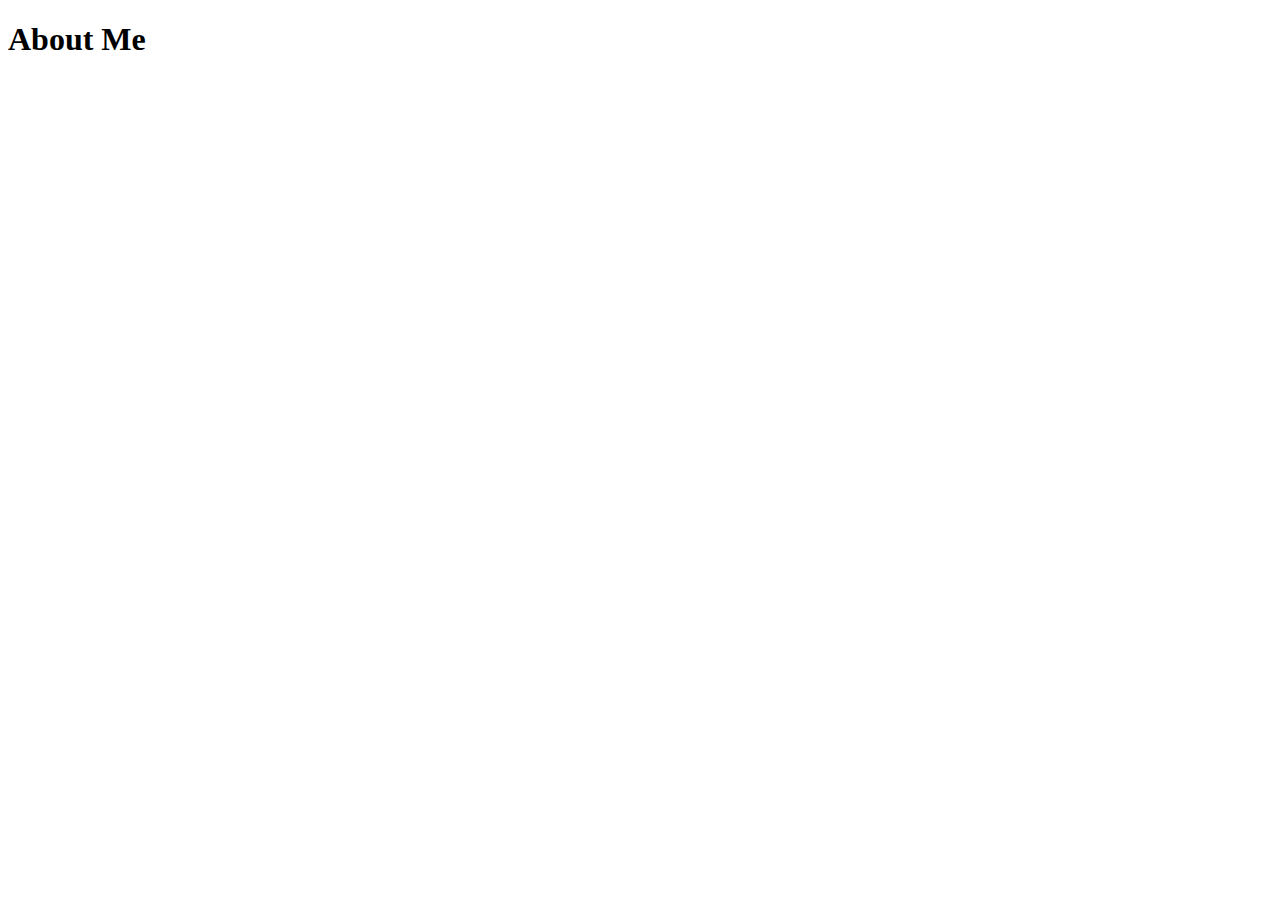
==== My Photography Website/about.html @ 8dbf42c6 "Initial commit" ====
<!DOCTYPE html>
<html lang="en">
<head>
    <meta charset="UTF-8">
    <meta name="viewport" content="width=device-width, initial-scale=1.0">
    <title>About</title>
</head>
<h1>About Me</h1>
<body>
    
</body>
</html>
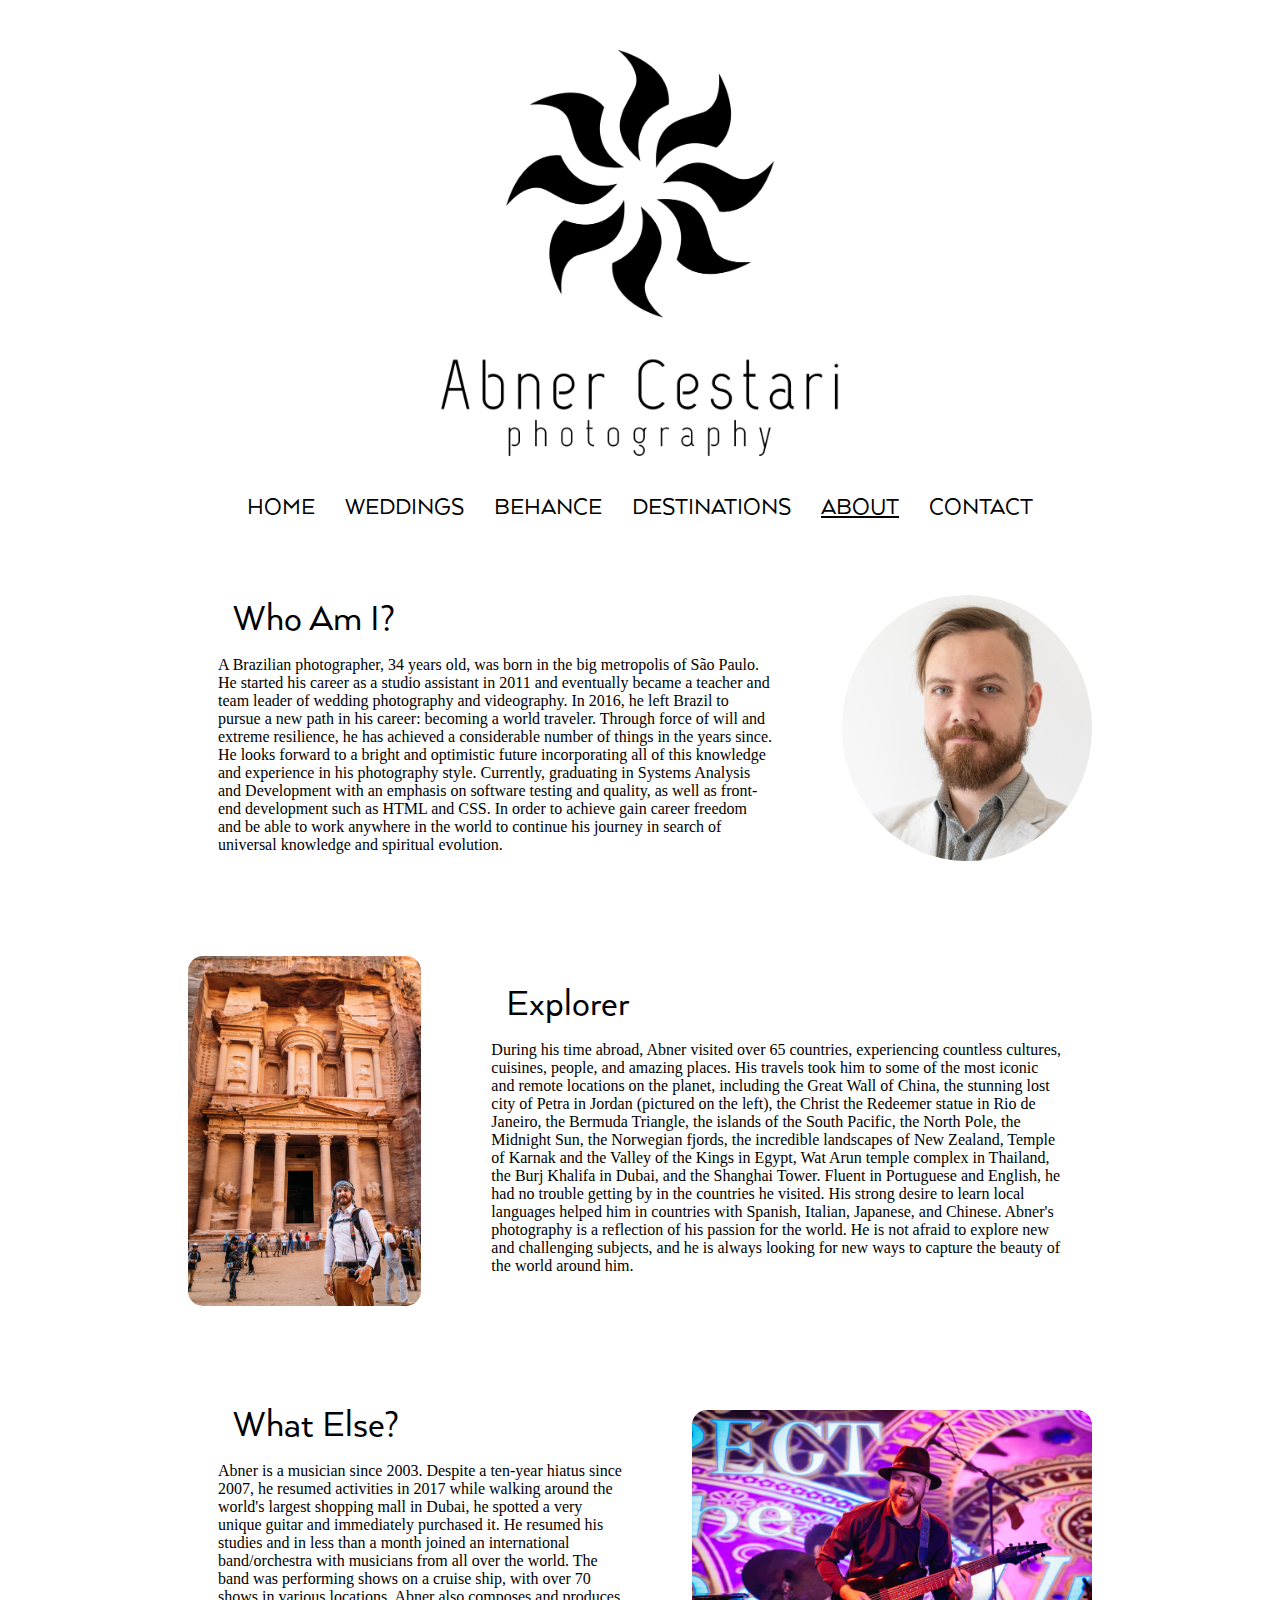
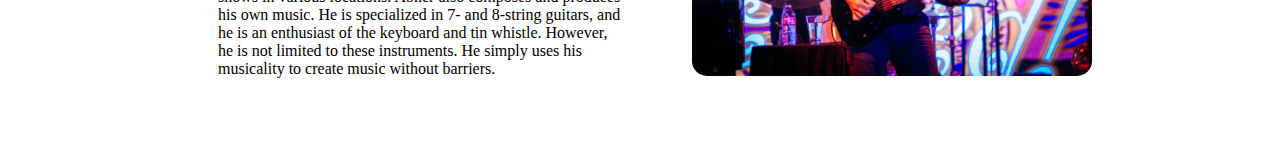
==== commit a237046d: "Update" ====
--- a/My Photography Website/about.html
+++ b/My Photography Website/about.html
@@ -4,9 +4,61 @@
     <meta charset="UTF-8">
     <meta name="viewport" content="width=device-width, initial-scale=1.0">
     <title>About</title>
-</head>
-<h1>About Me</h1>
+    <link rel="stylesheet" href="style.css"><!-- CSS Padrão das páginas -->
+    </head>
 <body>
-    
+    <!-- Meu logo com link para a página inicial -->
+    <a href="index.html">
+        <img src="Logo + Photography.png" alt="Logo Abner Cestari" width="400px">
+    </a>
+    <!-- Container dos links -->
+    <div class="h1-container">
+        
+        <h1><a href="index.html">HOME</a></h1>
+        <h1><a href="weddings.html">WEDDINGS</a></h1>
+        <h1><a href="https://www.behance.net/abnercestari" target="_blank">BEHANCE</a></h1>
+        <h1><a href="https://www.instagram.com/abnercestari/" target="_blank">DESTINATIONS</a></h1>
+        <!-- Link "ABOUT" com classe "current-page" para aplicar o sublinhado -->
+        <h1 class="current-page"><a href="about.html">ABOUT</a></h1> 
+        <h1><a href="contact.html">CONTACT</a></h1>
+
+    </div>
+
+    <!-- Primeira "Caixa" que contém título, texto e imagem -->
+    <div class="content-box A">
+        <!-- Conteúdo à esquerda -->
+        <div class="text-content">
+            <h1>Who Am I?</h1>
+            <p>A Brazilian photographer, 34 years old, was born in the big metropolis of São Paulo. He started his career as a studio assistant in 2011 and eventually became a teacher and team leader of wedding photography and videography. In 2016, he left Brazil to pursue a new path in his career: becoming a world traveler. Through force of will and extreme resilience, he has achieved a considerable number of things in the years since. He looks forward to a bright and optimistic future incorporating all of this knowledge and experience in his photography style.
+                Currently, graduating in Systems Analysis and Development with an emphasis on software testing and quality, as well as front-end development such as HTML and CSS. In order to achieve gain career freedom and be able to work anywhere in the world to continue his journey in search of universal knowledge and spiritual evolution.
+            </p>
+        </div>
+        <!-- Imagem à direita -->
+        <img src="images/Abner-Cestari-Fotografo-Profissional.jpg" alt="Retrato Abner Cestari" class="rounded-image">
+    </div>
+
+    <!-- Segunda "Caixa" com imagem à esquerda e título/texto à direita -->
+    <div class="content-box B">
+        <!-- Imagem à esquerda -->
+        <img src="images/Abner-Cestari-Travel-Photographer-Petra-Jordan.jpg" alt="Petra" class="left-image">
+        <!-- Conteúdo à direita -->
+        <div class="text-content">
+            <h1>Explorer</h1>
+            <p>
+                During his time abroad, Abner visited over 65 countries, experiencing countless cultures, cuisines, people, and amazing places. His travels took him to some of the most iconic and remote locations on the planet, including the Great Wall of China, the stunning lost city of Petra in Jordan (pictured on the left), the Christ the Redeemer statue in Rio de Janeiro, the Bermuda Triangle, the islands of the South Pacific, the North Pole, the Midnight Sun, the Norwegian fjords, the incredible landscapes of New Zealand, Temple of Karnak and the Valley of the Kings in Egypt, Wat Arun temple complex in Thailand, the Burj Khalifa in Dubai, and the Shanghai Tower.                
+                Fluent in Portuguese and English, he had no trouble getting by in the countries he visited. His strong desire to learn local languages helped him in countries with Spanish, Italian, Japanese, and Chinese. Abner's photography is a reflection of his passion for the world. He is not afraid to explore new and challenging subjects, and he is always looking for new ways to capture the beauty of the world around him.                
+        </div>
+    </div>
+
+        <!-- Terceira "Caixa" que contém título, texto e imagem -->
+        <div class="content-box C">
+            <!-- Conteúdo à esquerda -->
+            <div class="text-content">
+                <h1>What Else?</h1>
+                <p>Abner is a musician since 2003. Despite a ten-year hiatus since 2007, he resumed activities in 2017 while walking around the world's largest shopping mall in Dubai, he spotted a very unique guitar and immediately purchased it. He resumed his studies and in less than a month joined an international band/orchestra with musicians from all over the world. The band was performing shows on a cruise ship, with over 70 shows in various locations. Abner also composes and produces his own music. He is specialized in 7- and 8-string guitars, and he is an enthusiast of the keyboard and tin whistle. However, he is not limited to these instruments. He simply uses his musicality to create music without barriers.</p>
+            </div>
+            <!-- Imagem à direita -->
+            <img src="images/IMG_0645.jpg" alt="Guitar Player Abner Cestari" class="right-image"> 
+        </div>
 </body>
-</html>+</html>
--- a/My Photography Website/style.css
+++ b/My Photography Website/style.css
@@ -0,0 +1,155 @@
+/* Importação da fonte escolhida */
+@font-face {
+    font-family: 'Arquitecta';
+    src: url('Arquitecta.woff') format('woff');
+    font-weight: lighter;
+    font-style: lighter;
+}
+
+/* Estilo do CSS padrão de todas as páginas*/
+body {
+    display: flex;
+    flex-direction: column;
+    align-items: center;
+    justify-content: flex-start;
+    height: 100vh;
+    margin: 50px;
+}
+
+/* Meu logo */
+img {
+    max-width: 400px;
+    height: auto;
+}
+
+/* Container criado para armazenar os links lado a lado */
+.h1-container {
+    margin-top: 20px;
+    display: flex;
+}
+
+/* Ajustes da fonte dos links */
+h1 {
+    margin: 15px;
+    font-family: 'Arquitecta', sans-serif;
+    font-size: 25px;
+    color: black; 
+    font-weight: 100;
+}
+
+/* Remove sublinhado dos links */
+h1 a:link {
+    text-decoration: none;
+    color: black; 
+}
+
+/* Estilo para o tópico da página da página atual sedo exibida */
+.current-page a:link {
+    text-decoration: underline; /* Adiciona o sublinhado ao link da página atual */
+}
+
+/* Mantém a cor preta para links visitados */
+h1 a:visited {
+    color: black;    
+}
+
+/* Estilos para a div que contém o h2 */
+.h2-container {
+    font-family: 'Arquitecta', sans-serif;
+    margin-top: -20px; /* Ajusta a margem superior para aproximar o h2 das h1 */
+}
+
+h2 {
+    font-size: 22px;
+    font-weight: 100;
+}
+
+/* Estilo para a "caixa" que contém o título, texto e imagem */
+.content-box {
+    display: flex; 
+    align-items: center;
+    max-width: 80%;
+    margin: 0 auto; 
+}
+
+/* Estilo para o título e texto à esquerda */
+.text-content {
+    flex: 1; 
+    text-align: left;
+    padding: 50px;
+}
+
+/* Estilo para a h1 dentro das div .text-content */
+.text-content h1 {
+    font-size: 40px;
+}
+
+/* Estilo para a imagem à direita na primeira content-box */
+.content-box.A .rounded-image {
+    max-width: 250px;
+    margin: 20px;
+    border-radius: 50%;
+}
+
+/* Estilo para a imagem à esquerda na segunda content-box */
+.content-box.B .left-image {
+    max-height: 350px;
+    margin: 20px;
+    border-radius: 15px;
+}
+.content-box.C .right-image {
+    max-height: 350px;
+    margin: 20px;
+    border-radius: 15px;
+}
+
+/* Estilo para a galeria de fotos */
+.gallery-container {
+    text-align: center;
+    margin-top: 20px;
+    position: relative;
+    max-width: 70%; /* Limita o tamanho máximo lateral */
+    margin: 0 auto; /* Centraliza a galeria na página */
+}
+
+.gallery {
+    display: flex;
+    overflow: hidden;
+    transition: transform 0.3s ease;
+    max-height: 600px; 
+    position: relative;
+}
+
+.gallery img {
+    max-width: none; 
+    max-height: 600px;
+    width: auto; /* Garante a proporção original IMPORTANTE */
+    object-fit: contain; /* Evita distorção de proporções IMPORTANTE */
+    display: none;
+    transition: opacity 0.3s ease;
+}
+
+/* Estilo para a imagem atual */
+.gallery img.active {
+    display: block;
+}
+
+/* Estilo para os botões de navegação */
+.gallery-button {
+    color: gray;
+    background: none; /* Remove o fundo */
+    border: none;
+    font-size: 24px;
+    position: absolute;
+    top: 50%;
+    transform: translateY(-50%);
+    z-index: 2;
+}
+
+.prev-button {
+    left: -30px;
+}
+
+.next-button {
+    right: -30px;
+}
